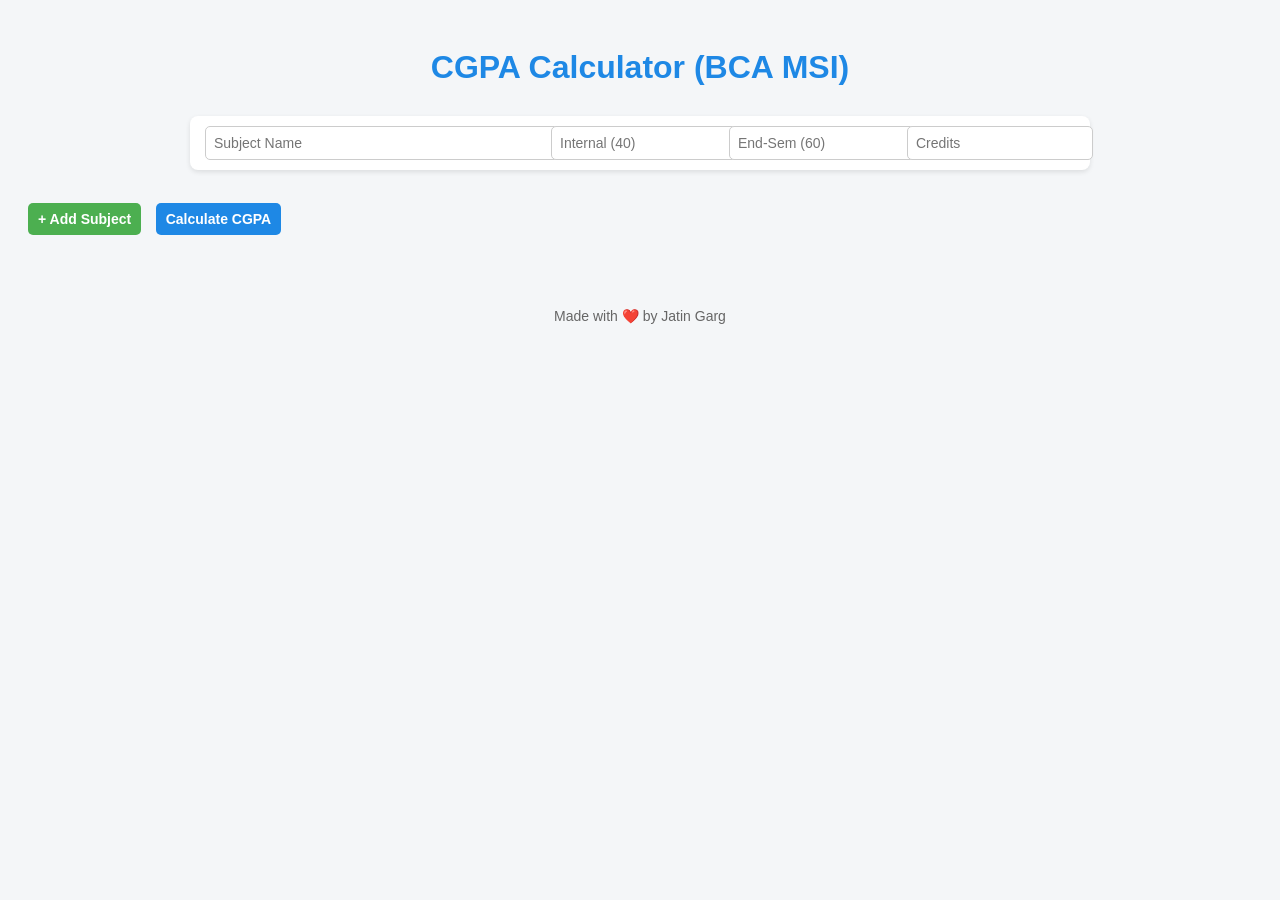
==== index.html @ e46c82e9 "Update index.html" ====
<!DOCTYPE html>
<html lang="en">
<head>
<link rel="stylesheet" href="project1.css">
  <meta charset="UTF-8">
  <title>BCA SGPA / CGPA Calculator (IPU)</title>
</head>
<body>

  <h1>CGPA Calculator (BCA MSI)</h1>

  <div id="subjects-container">

  <div class="subject">
    <input type="text" placeholder="Subject Name">

    <input type="number" class="internal" placeholder="Internal (40)">

    <input type="number" class="endsem" placeholder="End-Sem (60)">

    <input type="number" class="credits" placeholder="Credits">
  </div>

</div>

<br>

<button id="addSubject">+ Add Subject</button>
<button id="calculate">Calculate CGPA</button>

<p id="result"></p>

  <br>
<script src="project1.js"></script>
<footer>Made with ❤️ by Jatin Garg</footer>
</body>
</html>
---- project1.css ----
/* General Page */
body {
  font-family: Arial, sans-serif;
  padding: 20px;
  background-color: #f4f6f8;
  color: #333;
}

/* Heading */
h1 {
  text-align: center;
  margin-bottom: 30px;
  color: #1e88e5;
}

/* Subjects Container */
#subjects-container {
  display: flex;
  flex-direction: column;
  gap: 15px;
  max-width: 900px;
  margin: 0 auto;
}

/* Each Subject Row */
.subject {
  display: grid;
  grid-template-columns: 2fr 1fr 1fr 1fr; /* Name + 3 inputs */
  gap: 10px;
  background: #fff;
  padding: 10px 15px;
  border-radius: 8px;
  box-shadow: 0 2px 5px rgba(0,0,0,0.1);
  align-items: center;
}

/* Inputs */
.subject input {
  padding: 8px;
  border: 1px solid #ccc;
  border-radius: 5px;
  width: 100%;
  font-size: 14px;
  transition: border 0.2s, box-shadow 0.2s;
}

.subject input:focus {
  border-color: #1e88e5;
  box-shadow: 0 0 5px rgba(30,136,229,0.5);
  outline: none;
}

/* Buttons */
button {
  padding: 10px 20px;
  margin-top: 15px;
  margin-right: 10px;
  border: none;
  border-radius: 6px;
  cursor: pointer;
  font-weight: bold;
  font-size: 14px;
  position: center;
  transition: background 0.2s, transform 0.1s;
}

#addSubject {
  background-color: #4caf50;
  color: #fff;
  text-align: center;
}

#addSubject:hover {
  background-color: #45a049;
  transform: translateY(-1px);
}

#calculate {
  background-color: #1e88e5;
  color: #fff;
  text-align: center;
}

#calculate:hover {
  background-color: #1565c0;
  transform: translateY(-1px);
}

footer {
  text-align: center;
  margin-top: 30px;
  font-size: 14px;
  color: #666;
}

/* Output */
#result {
  margin-top: 25px;
  text-align: center;
  font-size: 20px;
  font-weight: bold;
  color: #d32f2f;
}

/* ===== UI POLISH (SAFE ADDITIONS) ===== */

input, button {
  padding: 8px 10px;
  font-size: 14px;
  border-radius: 5px;
  border: 1px solid #ccc;
}

input:focus {
  outline: none;
  border-color: #2563eb;
  box-shadow: 0 0 0 2px rgba(37, 99, 235, 0.15);
}

button {
  cursor: pointer;
  background-color: #2563eb;
  color: white;
  border: none;
}

button:hover {
  background-color: #1e40af;
}

.subject-row {
  margin-bottom: 12px;
}

/* ===== Subject Result Display ===== */

.subject-row {
  display: flex;
  align-items: center;
  gap: 8px;
  flex-wrap: wrap;
}

.total-marks {
  font-size: 13px;
  color: #374151;
  margin-left: 4px;
}

.grade {
  font-size: 13px;
  font-weight: bold;
  color: #1e40af;
}


/* Responsive (Mobile) */
@media (max-width: 600px) {
  .subject {
    grid-template-columns: 1fr; /* stack inputs */
    gap: 8px;
  }

  button {
    width: 100%;
    margin: 10px 0;
  }
}
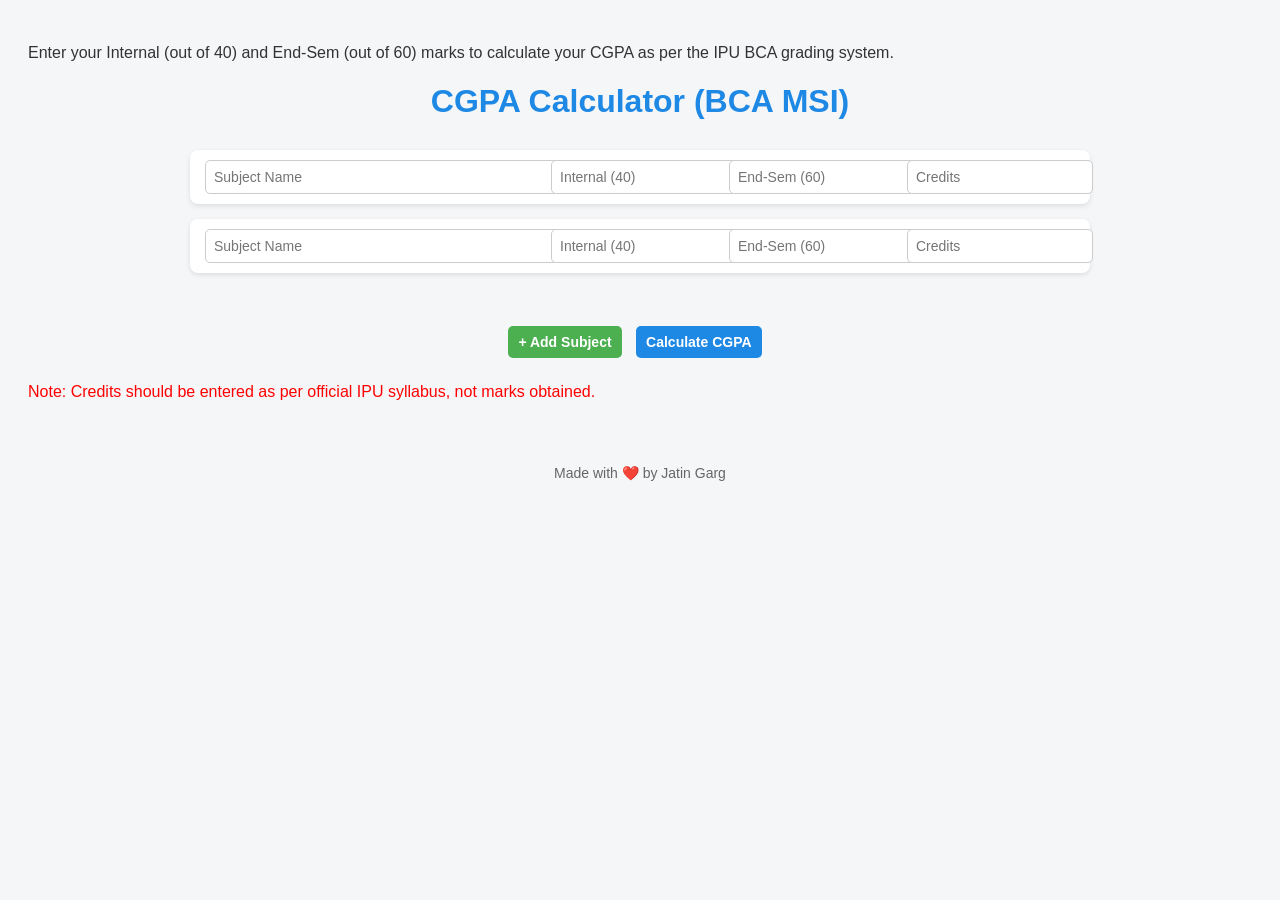
==== commit 0e74ab5c: "Update index.html" ====
--- a/index.html
+++ b/index.html
@@ -4,6 +4,11 @@
 <link rel="stylesheet" href="project1.css">
   <meta charset="UTF-8">
   <title>BCA SGPA / CGPA Calculator (IPU)</title>
+  <p class="description">
+  Enter your Internal (out of 40) and End-Sem (out of 60) marks to calculate your CGPA
+  as per the IPU BCA grading system.
+  </p>
+
 </head>
 <body>
 
@@ -24,12 +29,17 @@
 </div>
 
 <br>
-
+  
+<div style="text-align: center; margin: 20px;">
 <button id="addSubject">+ Add Subject</button>
 <button id="calculate">Calculate CGPA</button>
-
+</div>
+  
 <p id="result"></p>
-
+  <p class="note" style="color:red;">
+  Note: Credits should be entered as per official IPU syllabus, not marks obtained.
+</p>
+  
   <br>
 <script src="project1.js"></script>
 <footer>Made with ❤️ by Jatin Garg</footer>
@@ -38,3 +48,4 @@
 
 
 
+
--- a/project1.css
+++ b/project1.css
@@ -141,19 +141,6 @@
   flex-wrap: wrap;
 }
 
-.total-marks {
-  font-size: 13px;
-  color: #374151;
-  margin-left: 4px;
-}
-
-.grade {
-  font-size: 13px;
-  font-weight: bold;
-  color: #1e40af;
-}
-
-
 /* Responsive (Mobile) */
 @media (max-width: 600px) {
   .subject {
@@ -170,3 +157,4 @@
 
 
 
+
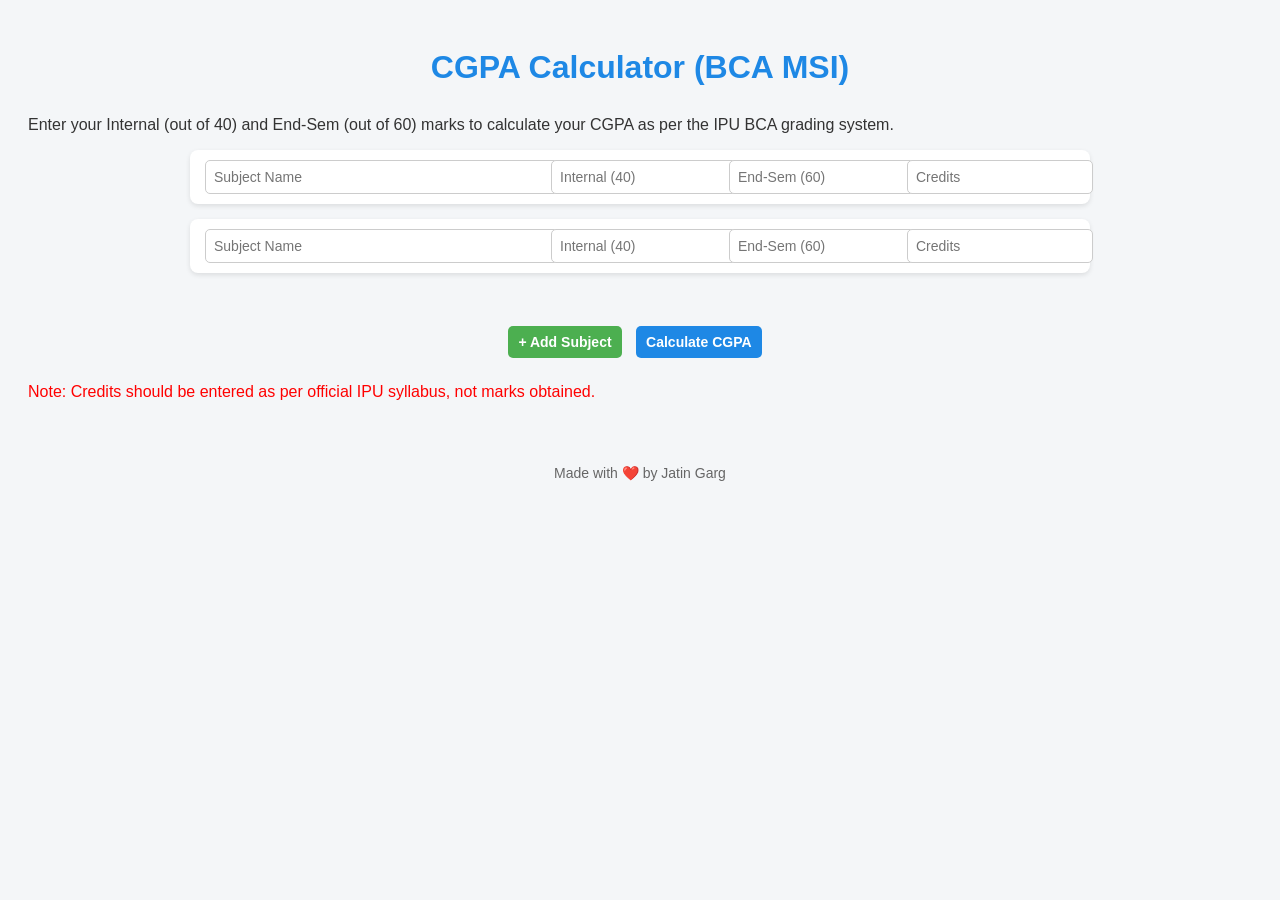
==== commit 7f3573aa: "Update index.html" ====
--- a/index.html
+++ b/index.html
@@ -4,15 +4,15 @@
 <link rel="stylesheet" href="project1.css">
   <meta charset="UTF-8">
   <title>BCA SGPA / CGPA Calculator (IPU)</title>
+  
+</head>
+<body>
+
+  <h1>CGPA Calculator (BCA MSI)</h1>
   <p class="description">
   Enter your Internal (out of 40) and End-Sem (out of 60) marks to calculate your CGPA
   as per the IPU BCA grading system.
   </p>
-
-</head>
-<body>
-
-  <h1>CGPA Calculator (BCA MSI)</h1>
 
   <div id="subjects-container">
 
@@ -49,3 +49,4 @@
 
 
 
+
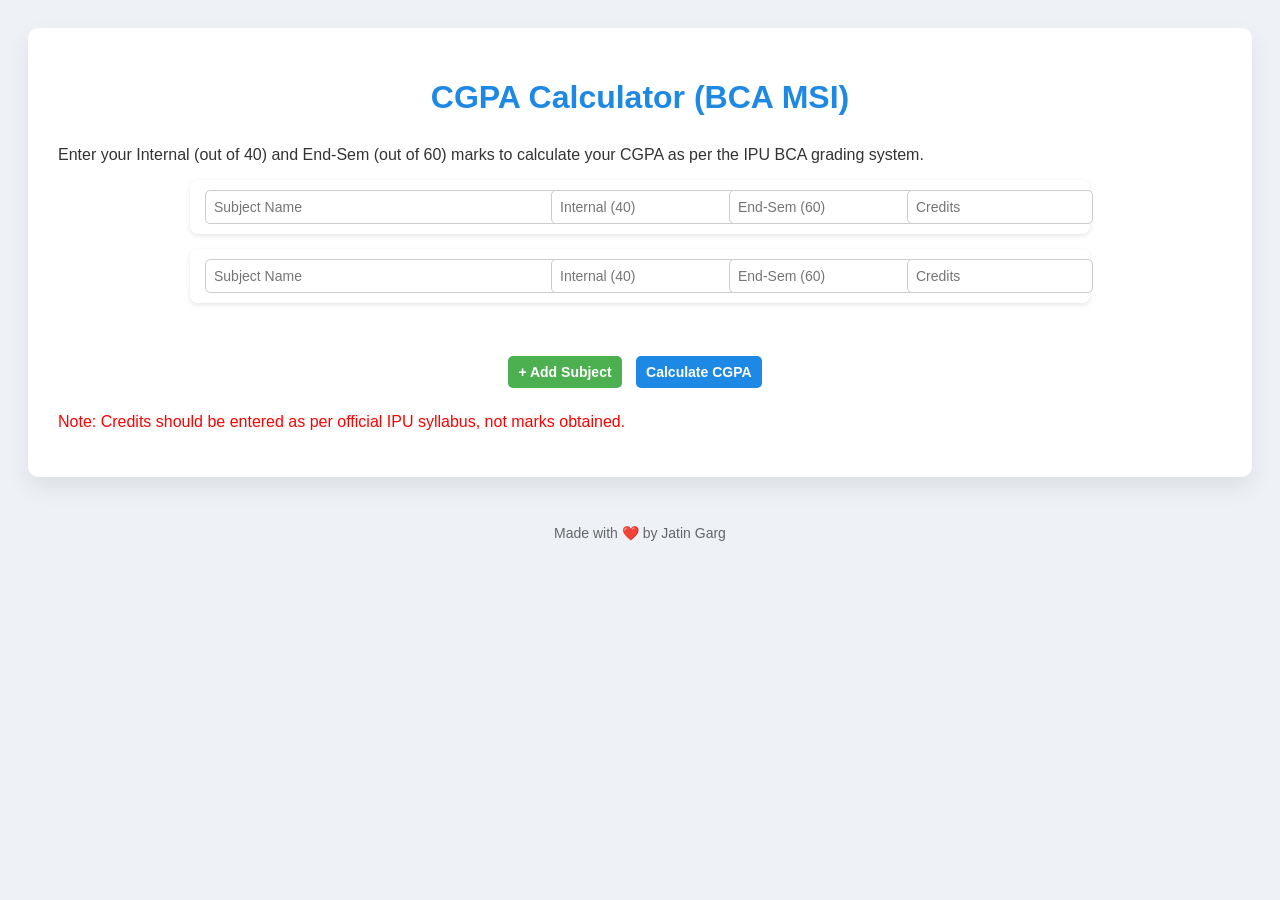
==== commit f7563bb8: "Update index.html" ====
--- a/index.html
+++ b/index.html
@@ -7,7 +7,7 @@
   
 </head>
 <body>
-
+<div class="container">
   <h1>CGPA Calculator (BCA MSI)</h1>
   <p class="description">
   Enter your Internal (out of 40) and End-Sem (out of 60) marks to calculate your CGPA
@@ -39,7 +39,7 @@
   <p class="note" style="color:red;">
   Note: Credits should be entered as per official IPU syllabus, not marks obtained.
 </p>
-  
+</div>  
   <br>
 <script src="project1.js"></script>
 <footer>Made with ❤️ by Jatin Garg</footer>
@@ -50,3 +50,4 @@
 
 
 
+
--- a/project1.css
+++ b/project1.css
@@ -140,6 +140,18 @@
   gap: 8px;
   flex-wrap: wrap;
 }
+/* ===== Page & Card Layout ===== */
+
+body {
+  background-color: #eef2f7;
+}
+
+.container {
+  background-color: #ffffff;
+  padding: 30px;
+  border-radius: 10px;
+  box-shadow: 0 10px 25px rgba(0, 0, 0, 0.08);
+}
 
 /* Responsive (Mobile) */
 @media (max-width: 600px) {
@@ -158,3 +170,4 @@
 
 
 
+
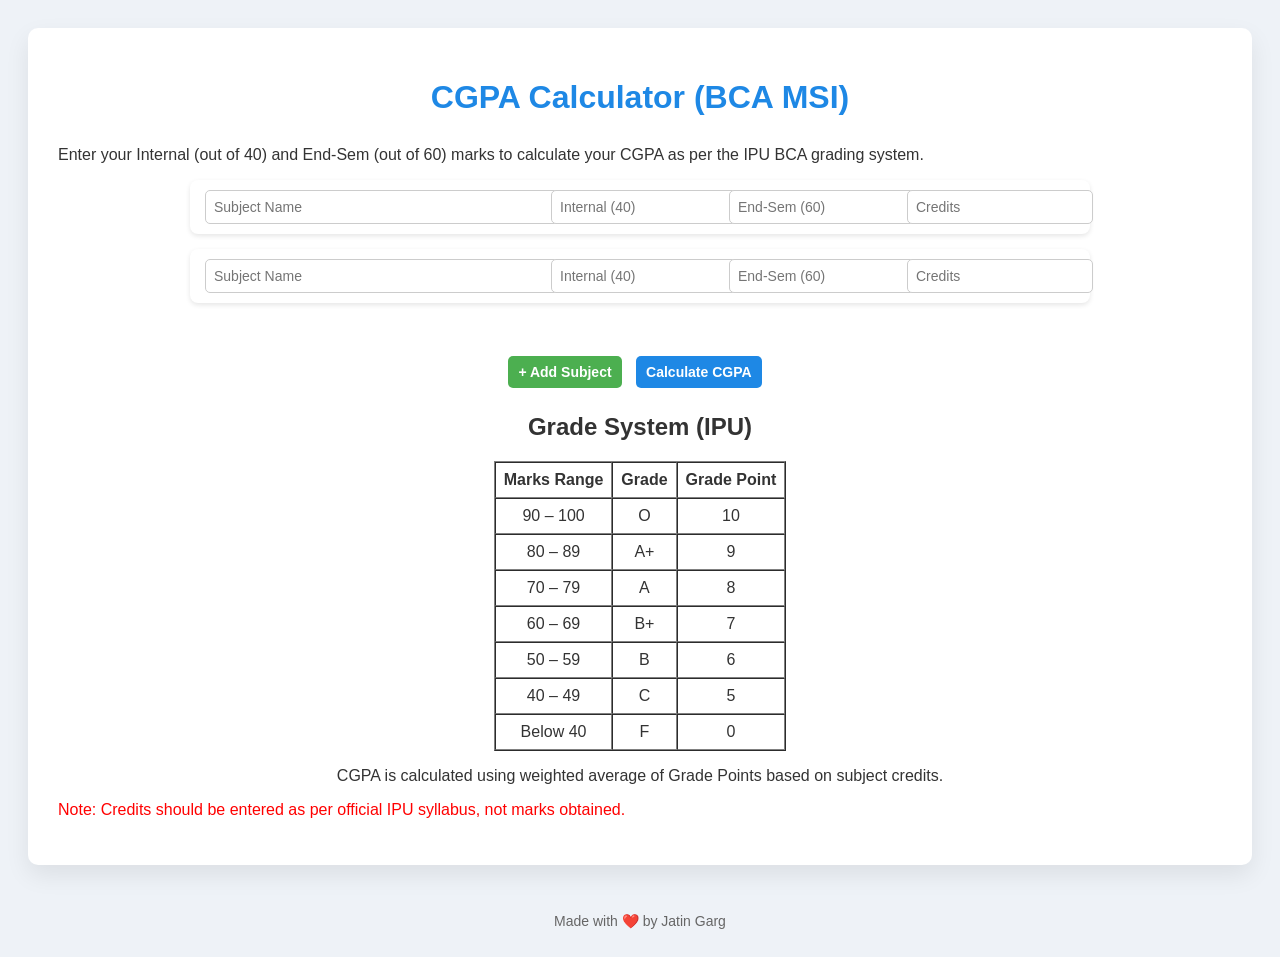
==== commit ada93ff6: "Update index.html" ====
--- a/index.html
+++ b/index.html
@@ -36,6 +36,62 @@
 </div>
   
 <p id="result"></p>
+
+<div class="grading-system" style="text-align: center;">
+  <h2>Grade System (IPU)</h2>
+
+  <table border="1" cellpadding="8" cellspacing="0" style="margin:auto";>
+    <thead>
+      <tr>
+        <th>Marks Range</th>
+        <th>Grade</th>
+        <th>Grade Point</th>
+      </tr>
+    </thead>
+    <tbody>
+      <tr>
+        <td>90 – 100</td>
+        <td>O</td>
+        <td>10</td>
+      </tr>
+      <tr>
+        <td>80 – 89</td>
+        <td>A+</td>
+        <td>9</td>
+      </tr>
+      <tr>
+        <td>70 – 79</td>
+        <td>A</td>
+        <td>8</td>
+      </tr>
+      <tr>
+        <td>60 – 69</td>
+        <td>B+</td>
+        <td>7</td>
+      </tr>
+      <tr>
+        <td>50 – 59</td>
+        <td>B</td>
+        <td>6</td>
+      </tr>
+      <tr>
+        <td>40 – 49</td>
+        <td>C</td>
+        <td>5</td>
+      </tr>
+      <tr>
+        <td>Below 40</td>
+        <td>F</td>
+        <td>0</td>
+      </tr>
+    </tbody>
+  </table>
+
+  <p class="note">
+    CGPA is calculated using weighted average of Grade Points based on subject credits.
+  </p>
+</div>
+  
   <p class="note" style="color:red;">
   Note: Credits should be entered as per official IPU syllabus, not marks obtained.
 </p>
@@ -51,3 +107,4 @@
 
 
 
+
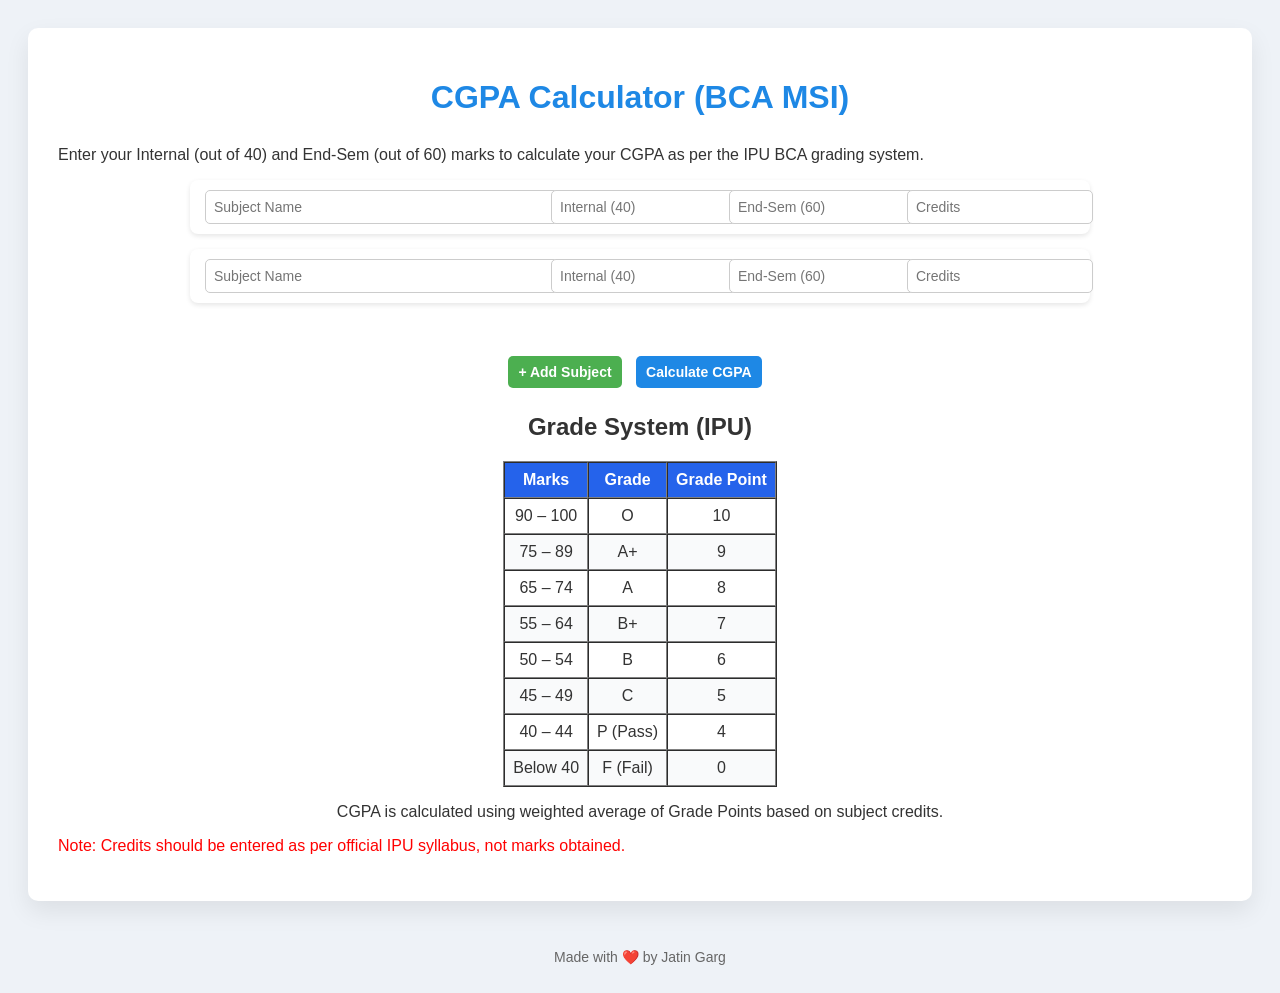
==== commit 78597e03: "Update index.html" ====
--- a/index.html
+++ b/index.html
@@ -41,50 +41,23 @@
   <h2>Grade System (IPU)</h2>
 
   <table border="1" cellpadding="8" cellspacing="0" style="margin:auto";>
-    <thead>
-      <tr>
-        <th>Marks Range</th>
-        <th>Grade</th>
-        <th>Grade Point</th>
-      </tr>
-    </thead>
-    <tbody>
-      <tr>
-        <td>90 – 100</td>
-        <td>O</td>
-        <td>10</td>
-      </tr>
-      <tr>
-        <td>80 – 89</td>
-        <td>A+</td>
-        <td>9</td>
-      </tr>
-      <tr>
-        <td>70 – 79</td>
-        <td>A</td>
-        <td>8</td>
-      </tr>
-      <tr>
-        <td>60 – 69</td>
-        <td>B+</td>
-        <td>7</td>
-      </tr>
-      <tr>
-        <td>50 – 59</td>
-        <td>B</td>
-        <td>6</td>
-      </tr>
-      <tr>
-        <td>40 – 49</td>
-        <td>C</td>
-        <td>5</td>
-      </tr>
-      <tr>
-        <td>Below 40</td>
-        <td>F</td>
-        <td>0</td>
-      </tr>
-    </tbody>
+  <thead>
+    <tr>
+      <th>Marks</th>
+      <th>Grade</th>
+      <th>Grade Point</th>
+    </tr>
+  </thead>
+  <tbody>
+    <tr><td>90 – 100</td><td>O</td><td>10</td></tr>
+    <tr><td>75 – 89</td><td>A+</td><td>9</td></tr>
+    <tr><td>65 – 74</td><td>A</td><td>8</td></tr>
+    <tr><td>55 – 64</td><td>B+</td><td>7</td></tr>
+    <tr><td>50 – 54</td><td>B</td><td>6</td></tr>
+    <tr><td>45 – 49</td><td>C</td><td>5</td></tr>
+    <tr><td>40 – 44</td><td>P (Pass)</td><td>4</td></tr>
+    <tr><td>Below 40</td><td>F (Fail)</td><td>0</td></tr>
+  </tbody>
   </table>
 
   <p class="note">
@@ -108,3 +81,4 @@
 
 
 
+
--- a/project1.css
+++ b/project1.css
@@ -152,6 +152,20 @@
   border-radius: 10px;
   box-shadow: 0 10px 25px rgba(0, 0, 0, 0.08);
 }
+/* ===== Grade System Table ===== */
+
+.grading-system th {
+  background-color: #2563eb;
+  color: white;
+}
+
+.grading-system tr:nth-child(even) {
+  background-color: #f9fafb;
+}
+
+.grading-system tr:hover {
+  background-color: #eef2ff;
+}
 
 /* Responsive (Mobile) */
 @media (max-width: 600px) {
@@ -171,3 +185,4 @@
 
 
 
+
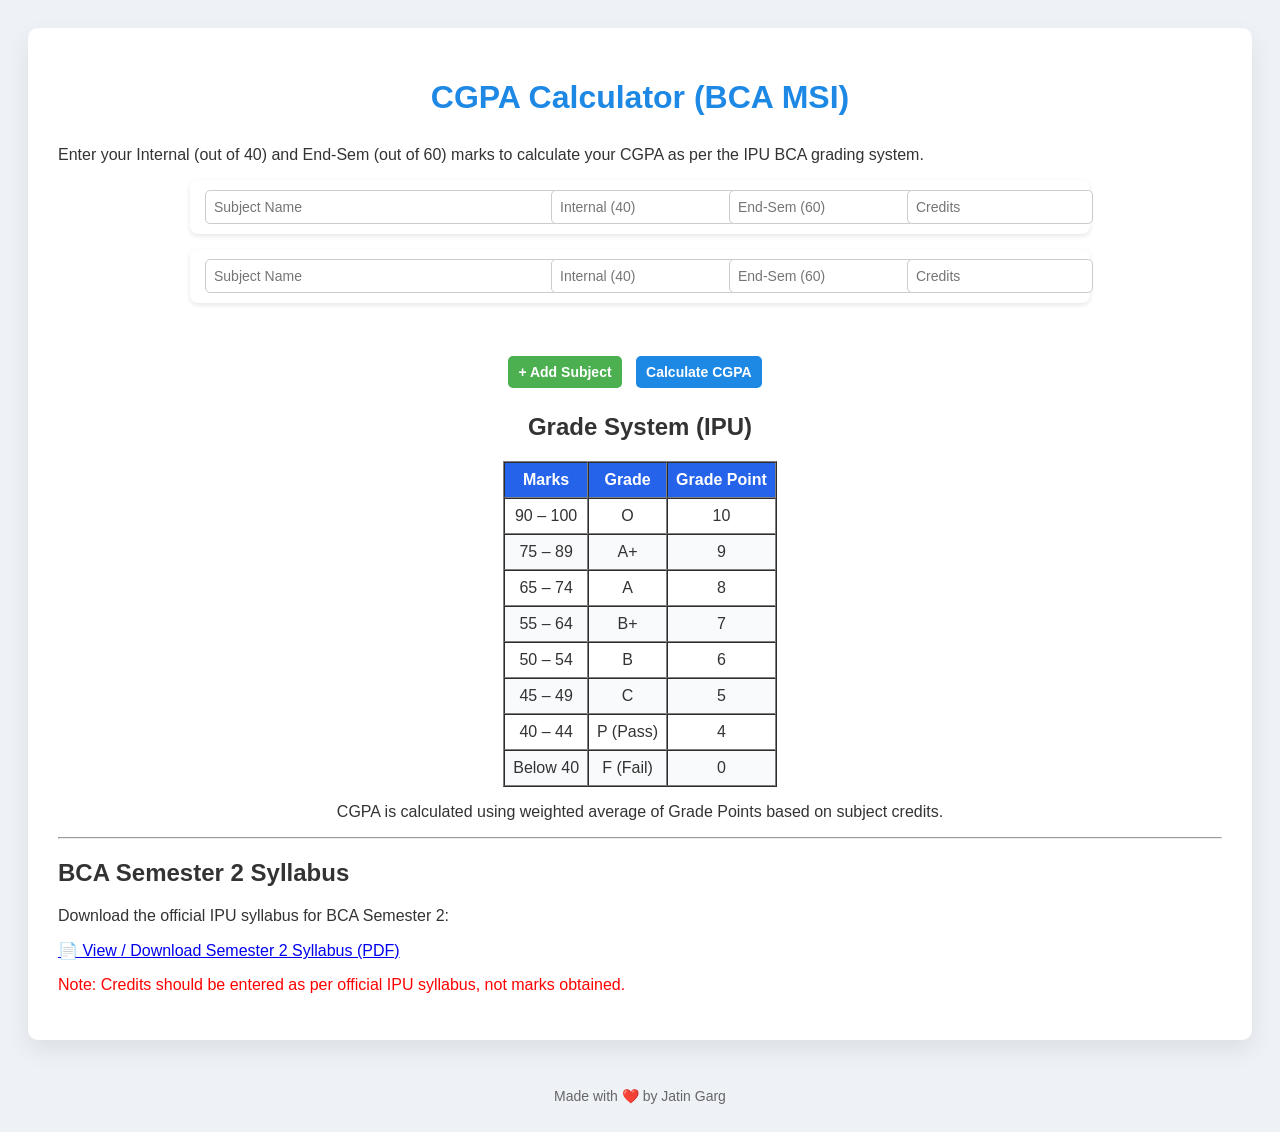
==== commit f241643d: "Update index.html" ====
--- a/index.html
+++ b/index.html
@@ -64,7 +64,20 @@
     CGPA is calculated using weighted average of Grade Points based on subject credits.
   </p>
 </div>
-  
+
+<hr>
+<section class="syllabus-section">
+  <h2>BCA Semester 2 Syllabus</h2>
+
+  <p>
+    Download the official IPU syllabus for BCA Semester 2:
+  </p>
+
+  <a href="second-semester-syllabus.pdf" target="_blank" class="syllabus-link">
+    📄 View / Download Semester 2 Syllabus (PDF)
+  </a>
+</section>
+ 
   <p class="note" style="color:red;">
   Note: Credits should be entered as per official IPU syllabus, not marks obtained.
 </p>
@@ -82,3 +95,4 @@
 
 
 
+
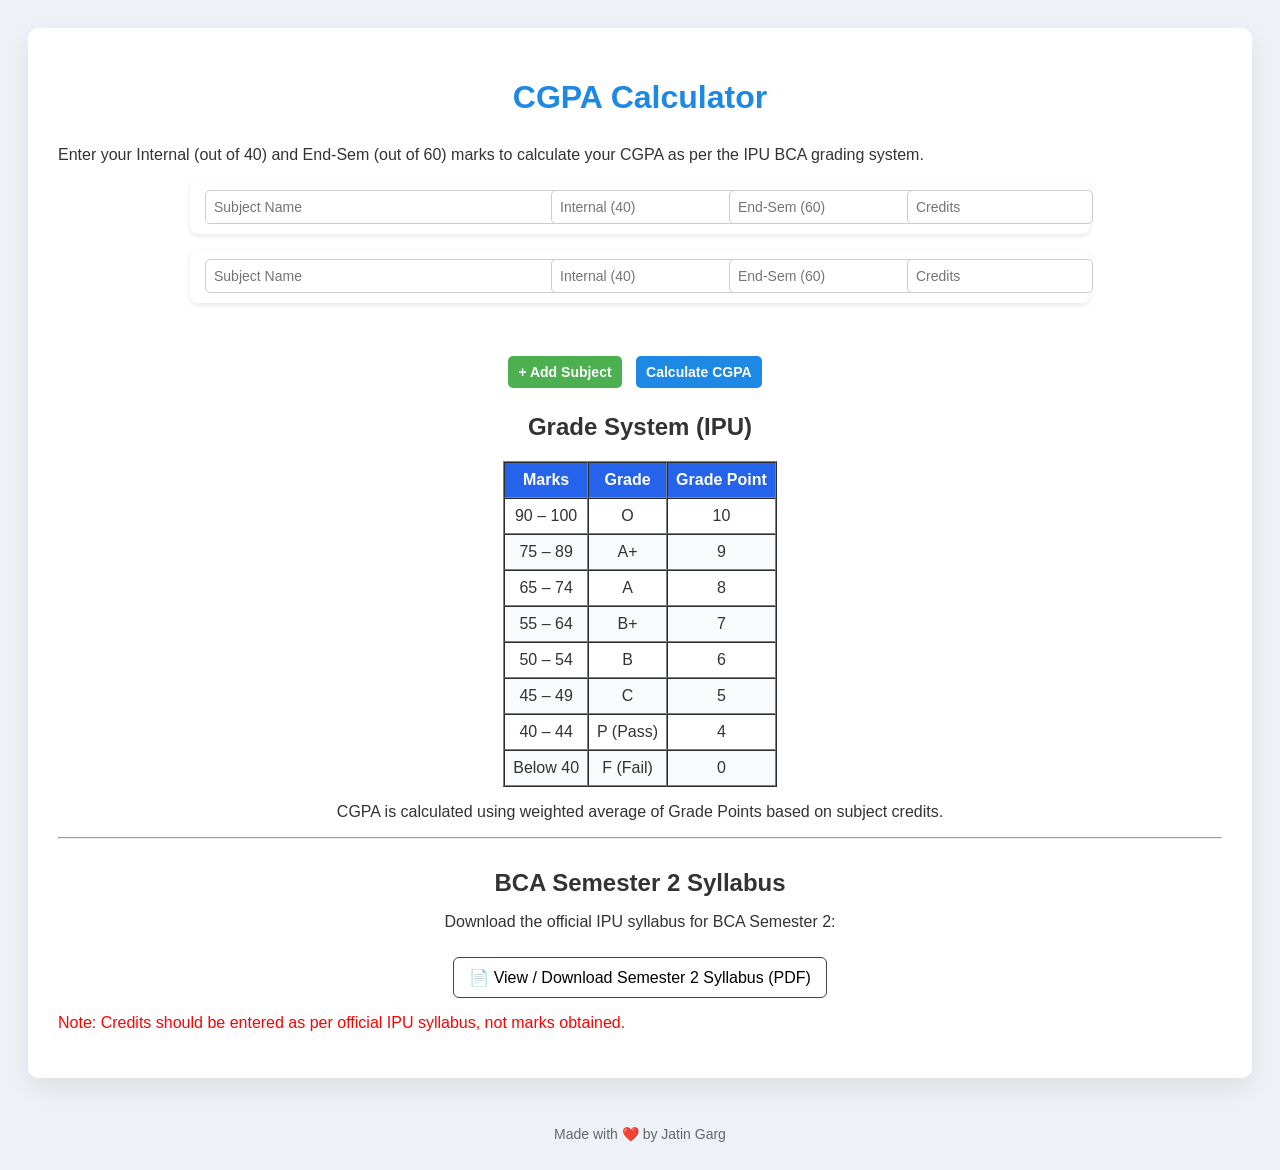
==== commit 8ed0d1cc: "Update index.html" ====
--- a/index.html
+++ b/index.html
@@ -3,12 +3,14 @@
 <head>
 <link rel="stylesheet" href="project1.css">
   <meta charset="UTF-8">
-  <title>BCA SGPA / CGPA Calculator (IPU)</title>
-  
+  <title>CGPA Calculator IPU</title>
+  <meta name="description" content="BCA CGPA Calculator for IPU students based on Ordinance 11. Calculate CGPA using internal marks, end-sem marks, and official credits.">
+  <meta name="keywords" content="IPU CGPA Calculator, BCA CGPA Calculator, GGSIPU CGPA Calculator, IPU Ordinance 11 CGPA">
+  <meta name="author" content="Jatin Garg">
 </head>
 <body>
 <div class="container">
-  <h1>CGPA Calculator (BCA MSI)</h1>
+  <h1>CGPA Calculator</h1>
   <p class="description">
   Enter your Internal (out of 40) and End-Sem (out of 60) marks to calculate your CGPA
   as per the IPU BCA grading system.
@@ -96,3 +98,4 @@
 
 
 
+
--- a/project1.css
+++ b/project1.css
@@ -167,6 +167,30 @@
   background-color: #eef2ff;
 }
 
+/* ===== Syllabus PDF LInk ===== */
+.syllabus-section {
+  margin-top: 30px;
+  text-align: center;
+}
+
+.syllabus-section h2 {
+  margin-bottom: 10px;
+}
+
+.syllabus-link {
+  display: inline-block;
+  padding: 10px 15px;
+  margin-top: 10px;
+  text-decoration: none;
+  border: 1px solid #444;
+  border-radius: 6px;
+  color: #000;
+}
+
+.syllabus-link:hover {
+  background-color: #f0f0f0;
+}
+
 /* Responsive (Mobile) */
 @media (max-width: 600px) {
   .subject {
@@ -186,3 +210,4 @@
 
 
 
+
